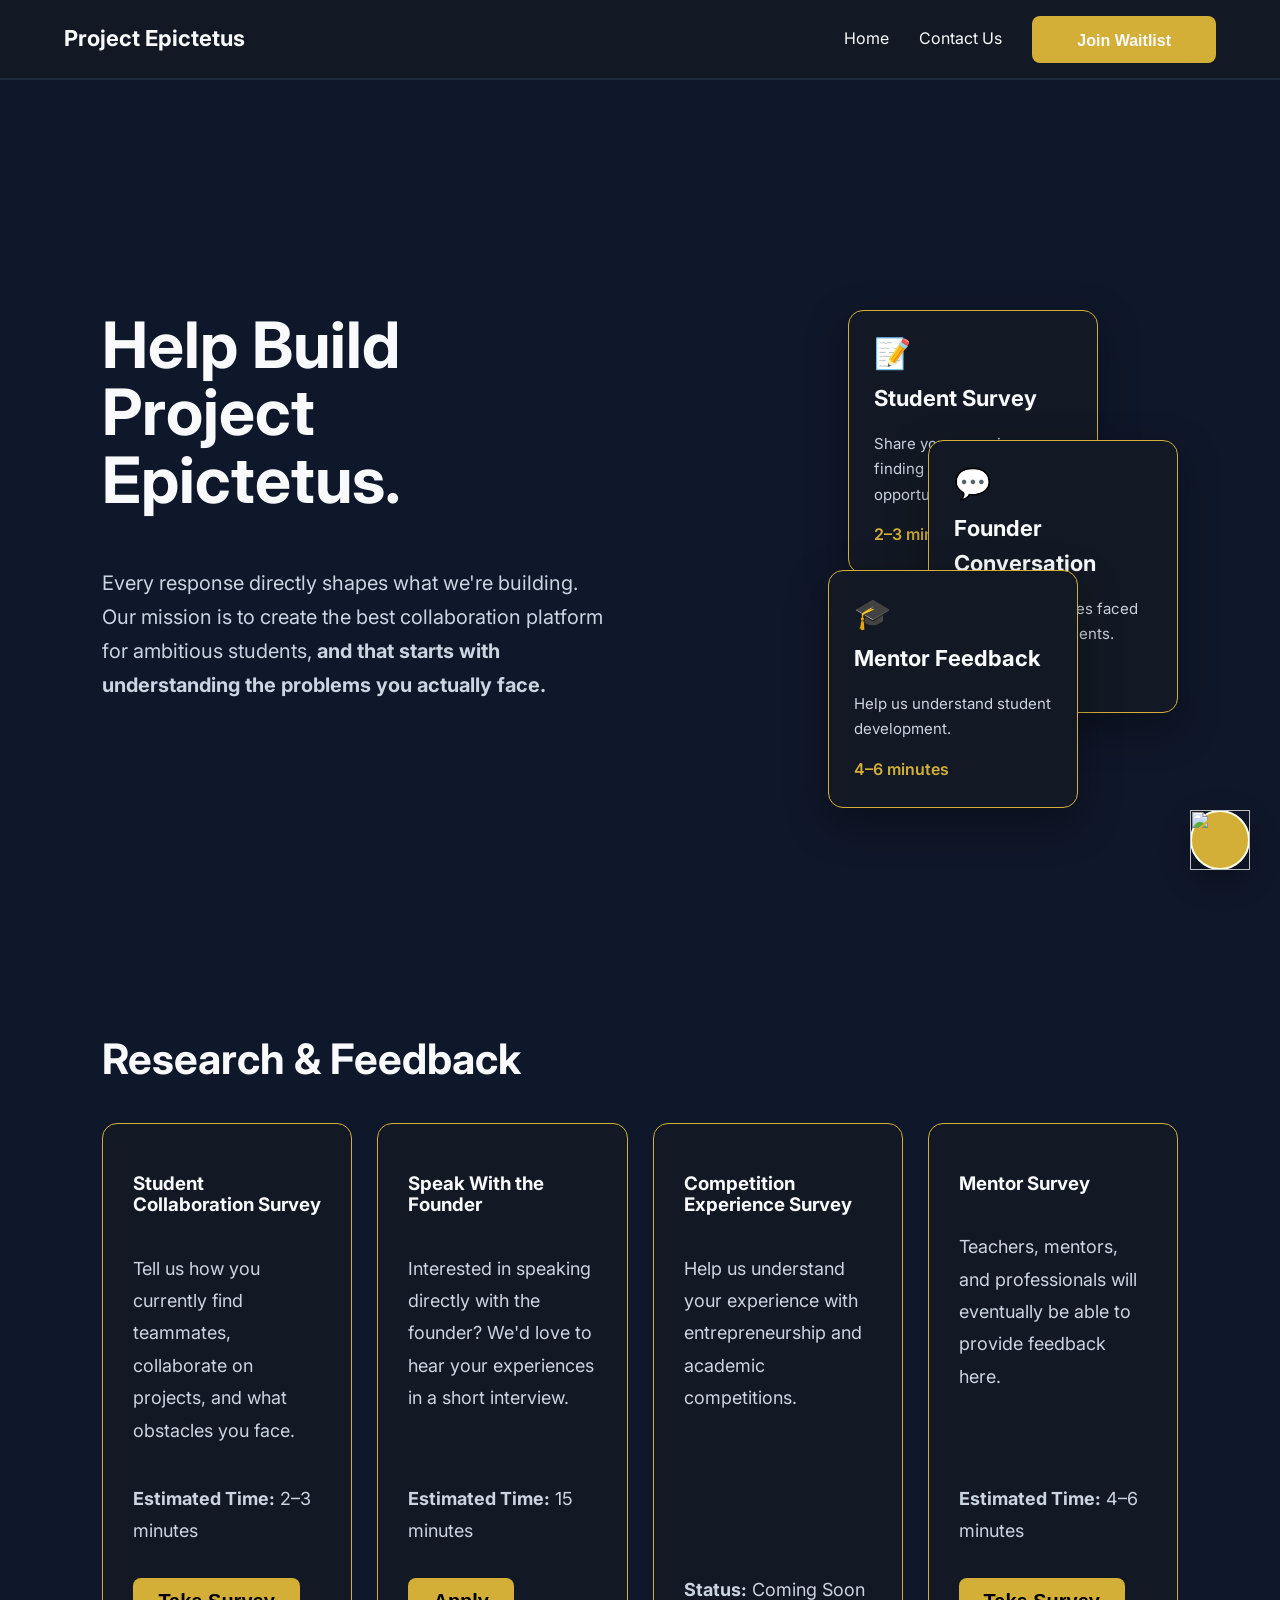
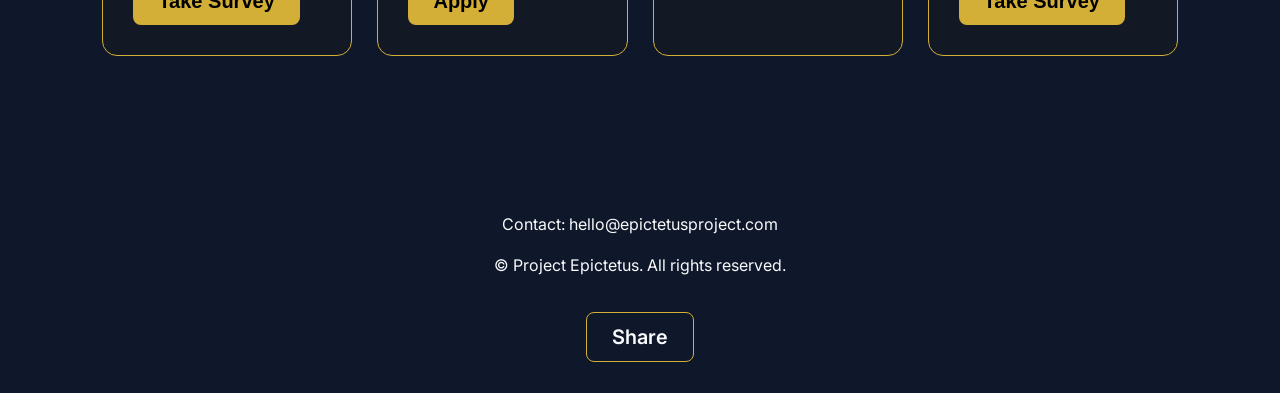
==== research/index.html @ c218d915 "Update research page routing" ====
<!DOCTYPE html>
<html lang="en">

<head>

    <meta charset="UTF-8">
    <meta name="viewport" content="width=device-width, initial-scale=1.0">

    <title>Research | Project Epictetus</title>

    <link rel="icon" type="image/png" href="../imgs/favicon.png">
    <link rel="stylesheet" href="../styles.css">

    <link rel="preconnect" href="https://fonts.googleapis.com">
    <link rel="preconnect" href="https://fonts.gstatic.com" crossorigin>

    <link href="https://fonts.googleapis.com/css2?family=Inter:wght@400;500;600;700;800&display=swap" rel="stylesheet">

</head>

<body>

<header>

    <div class="logo">
        <a href="index.html">Project Epictetus</a>
    </div>

    <nav>

        <a href="index.html">Home</a>

        <a href="mailto:hello@epictetusproject.com">Contact Us</a>
        <button>
            <a href="index.html#join" class="button">
                Join Waitlist
            </a>
        </button>

    </nav>

</header>

<main>

<section class="hero">

    <div class="hero-text">

        <h1>Help Build Project Epictetus.</h1>

        <p>

            Every response directly shapes what we're building.

            Our mission is to create the best collaboration platform for ambitious students, <b>and that starts with understanding the problems you actually face.</b>

        </p>

    </div>

    <div class="hero-cards">

        <div class="floating-card card-one">

            <h3>📝</h3>

            <h4>Student Survey</h4>

            <p>
                Share your experiences finding teammates and opportunities.
            </p>

            <span>2–3 minutes</span>

        </div>


        <div class="floating-card card-two">

            <h3>💬</h3>

            <h4>Founder Conversation</h4>

            <p>
                Discuss challenges faced by ambitious students.
            </p>

            <span>15 minutes</span>

        </div>


        <div class="floating-card card-three">

            <h3>🎓</h3>

            <h4>Mentor Feedback</h4>

            <p>
                Help us understand student development.
            </p>

            <span>4–6 minutes</span>

        </div>

    </div>

</section>



<section>

    <h2 class="research-feedback">Research & Feedback</h2>

    <div class="cards">

        <div>

            <h3>Student Collaboration Survey</h3>

            <p>

                Tell us how you currently find teammates, collaborate on projects, and what obstacles you face.

            </p>
            <div class="card-bottom">
                <p><b>Estimated Time:</b> 2–3 minutes</p>

                <button>

                    <a href="https://forms.gle/FokuuMfcSi85DmbKA" target="_blank">

                        Take Survey

                    </a>

                </button>
            </div>

        </div>



        <div>

            <h3>Speak With the Founder</h3>

            <p>
                Interested in speaking directly with the founder?
                We'd love to hear your experiences in a short interview.
            </p>

            <div class="card-bottom">
                <p><b>Estimated Time:</b> 15 minutes</p>

                <button>

                    <a href="https://forms.gle/cukcSg9HMirVWB7G8" target="_blank">

                        Apply

                    </a>
                </button>
            </div>

        </div>



        <div>

            <h3>Competition Experience Survey</h3>

            <p>

                Help us understand your experience with entrepreneurship and academic competitions.

            </p>
            <div class="card-bottom">
                <p><b>Status:</b> Coming Soon</p>
            </div>
        </div>



        <div>

            <h3>Mentor Survey</h3>

            <p>

                Teachers, mentors, and professionals will eventually be able to provide feedback here.

            </p>
            <div class="card-bottom">
                <p><b>Estimated Time:</b> 4–6 minutes</p>

                <button>

                    <a href="https://forms.gle/gopNtrSyuSC6crPk9" target="_blank">

                        Take Survey

                    </a>

                </button>
            </div>

        </div>

    </div>

</section>

</main>

<footer>

    <p>
        Contact:
        <a href="mailto:hello@epictetusproject.com">
            hello@epictetusproject.com
        </a>
    </p>

    <p>
        © Project Epictetus. All rights reserved.
    </p>
    <br>
    <a href="#" class="button secondary" id="share-button">
        Share
    </a>
</footer>
<button id="share-fab" aria-label="Share">
    <img src="imgs/share-icon.png" alt="">
</button>
</body>

</html>
---- styles.css ----
:root {

    --background: #0F172A;
    --surface: #131924;
    --surface-light: #1E293B;

    --text: #F8FAFC;
    --muted: #CBD5E1;

    --accent: #D4AF37;

}



* {
    box-sizing: border-box;
}



html {
    scroll-behavior: smooth;
}



body {

    margin: 0;
    font-family: "Inter", sans-serif;

    background: var(--background);
    color: var(--text);

    line-height: 1.6;
}

a {
    text-decoration: none;
    color: inherit;
}

header {

    position: fixed;

    top:0;
    left:0;
    right:0;

    height:80px;

    display:flex;
    justify-content:space-between;
    align-items:center;

    padding:0 5%;

    background:rgba(19,25,36,.95);

    border-bottom:2px solid var(--surface-light);

    z-index:10;

}



.logo {

    font-size:22px;
    font-weight:700;

}



nav {

    display:flex;
    align-items:center;
    gap:30px;

}



nav a {

    color:var(--text);
    text-decoration:none;

}

nav .button {

    font-size:16px;
    padding:10px 20px;
}


button,
.button {

    background:var(--accent);

    border:none;

    padding:12px 25px;

    border-radius:8px;

    font-weight:600;

    font-size:20px;

    cursor:pointer;

}

.secondary {

    background:transparent;
    border:1px solid var(--accent);
    color:var(--text);
}

main {

    padding-top:80px;

}



section {

    padding:100px 8%;

}



.hero {

    min-height:calc(100vh - 80px);

    display:flex;

    align-items:center;

    gap:60px;

}

h1, h2, h3 {
    line-height: 1.15;
}

.hero-text {

    flex:0.5;

}



.hero h1 {

    font-size:64px;

    line-height:1.05;

}



.hero p {

    font-size:20px;

    color:var(--muted);

    line-height: 1.7;
}



.hero-image {

    flex:1;

}



.hero-image img {

    width:100%;

    border-radius:20px;

    border:4px solid #FFFFF0;
}



.hero-buttons {

    display:flex;
    gap:20px;

    margin-top:35px;

}








h2 {

    font-size:42px;

    margin-bottom:30px;

}



section p {

    color:var(--muted);

    max-width:800px;

    font-size:18px;

    line-height: 1.8;
}




.cards {

    display:grid;

    grid-template-columns:repeat(auto-fit,minmax(250px,1fr));

    gap:25px;

    margin-top:40px;

}



.cards > div,
.steps div {

    background: var(--surface);

    padding: 30px;

    border-radius: 15px;

    border: 1px solid var(--accent);

}

.cards > div {

    background: var(--surface);

    padding: 30px;

    border-radius: 15px;

    border: 1px solid var(--accent);

    display: flex;
    flex-direction: column;

}

.card-bottom {

    margin-top: auto;

}

.card-bottom button {

    margin-top: 12px;

}

.steps {

    display:grid;

    grid-template-columns:repeat(3,1fr);

    gap:30px;

}



.steps span {

    color:var(--accent);

    font-size:30px;

}



.cta {

    text-align:center;

    background: ivory;

    color: var(--surface);

    border-top: 4px solid var(--accent);

    border-bottom: 4px solid var(--accent);

}

.faq {
    display: flex;
    flex-direction: column;
    gap: 18px;
    margin-top: 40px;
}

.faq-item {
    background: var(--surface);
    border: 1px solid var(--accent);
    border-radius: 15px;
    overflow: hidden;
}

.faq-question {

    width: 100%;

    display: flex;
    justify-content: space-between;
    align-items: center;

    padding: 25px 30px;

    background: transparent;
    color: var(--text);

    border: none;
    cursor: pointer;
}

.faq-question h3 {
    margin: 0;
    font-size: 24px;
    text-align: left;
}

.faq-arrow {
    font-size: 28px;
    color: var(--accent);
    transition: transform .25s ease;
}

.faq-answer {
    max-height: 0;
    overflow: hidden;
    transition: max-height .3s ease;
}

.faq-answer p {
    margin: 0;
    padding: 0 30px 30px;
}

.faq-item.active .faq-answer {
    max-height: 350px;
}

.faq-item.active .faq-arrow {
    transform: rotate(180deg);
}


#join-form {

    display:flex;
    flex-direction:column;

    gap:15px;

    max-width:400px;

    margin:40px auto;

}


#join-form input {

    padding:15px;

    border-radius:8px;

    border: 2px solid var(--surface-light);

    font-size:16px;

}

.final-join {
    padding: 16px 45px;
    margin-top: 10px;
    font-size: 24px;
    border-radius: 12px;
    color: var(--background)
}

.survey-button {

    color:var(--accent);

    font-weight:600;

    padding: 8px 16px;

    border:1px solid var(--accent);

    border-radius:8px;

}

footer {

    padding:40px;

    text-align:center;

}

#share-fab {

    position: fixed;

    right: 30px;
    bottom: 30px;

    width: 60px;
    height: 60px;

    background: var(--accent);

    border: 2px solid #FFFFF0;

    border-radius: 50%;

    display: flex;
    justify-content: center;
    align-items: center;

    cursor: pointer;

    box-shadow: 0 10px 30px rgba(0,0,0,.35);

    transition: .2s;

    z-index: 1000;

}

#share-fab img {

    width: 60px;
    height: 60px;

    object-fit: contain;

}

.hero-cards {

    flex: 0.5;

    position: relative;

    height: 400px;

}


.floating-card {

    position: absolute;

    width: 250px;

    background: var(--surface);

    border: 1px solid var(--accent);

    border-radius: 15px;

    padding: 25px;

    box-shadow: 0 15px 40px rgba(0,0,0,.35);

}


.floating-card h3 {

    font-size: 30px;

    margin: 0 0 10px;

}


.floating-card h4 {

    font-size: 22px;

    margin: 0 0 10px;

}


.floating-card p {

    font-size: 15px;

    color: var(--muted);

}


.floating-card span {

    color: var(--accent);

    font-weight: 600;

}


.card-one {

    top: 20px;

    right: 80px;

}


.card-two {

    top: 150px;

    right: 0;

}


.card-three {

    top: 280px;

    right: 100px;

}

@media(max-width:1200px){

    .hero {
        gap:30px;
    }

    .hero-buttons {
        display:flex;
        gap:20px;
        margin-top:35px;
    }

    .hero-buttons .button {
        width:fit-content;
    }

}
@media(max-width:1100px){

    .hero {

        min-height: auto;

        padding-top: 60px;

        padding-bottom: 40px;

        flex-direction:column;
        text-align:center;
    }

    .hero-buttons {
        justify-content:center;
        flex-direction:row;
        width:100%;
    }

    .hero-buttons .button {
        width:auto;
    }

    .hero-cards {

        display:none;

    }

}

@media(max-width:900px){


    nav a:not(.button):not(.survey-button) {

        display:none;

    }


    .hero h1 {

        font-size:42px;

    }


    .steps {

        grid-template-columns:1fr;

    }

}

@media(max-width:600px){
    .research-feedback {
        font-size: 38px;
    }
}
@media(max-width:450px){

    .logo {
        font-size: 20px;
    }

    .research-feedback {
        font-size: 32px;
        text-align: center;
    }
}
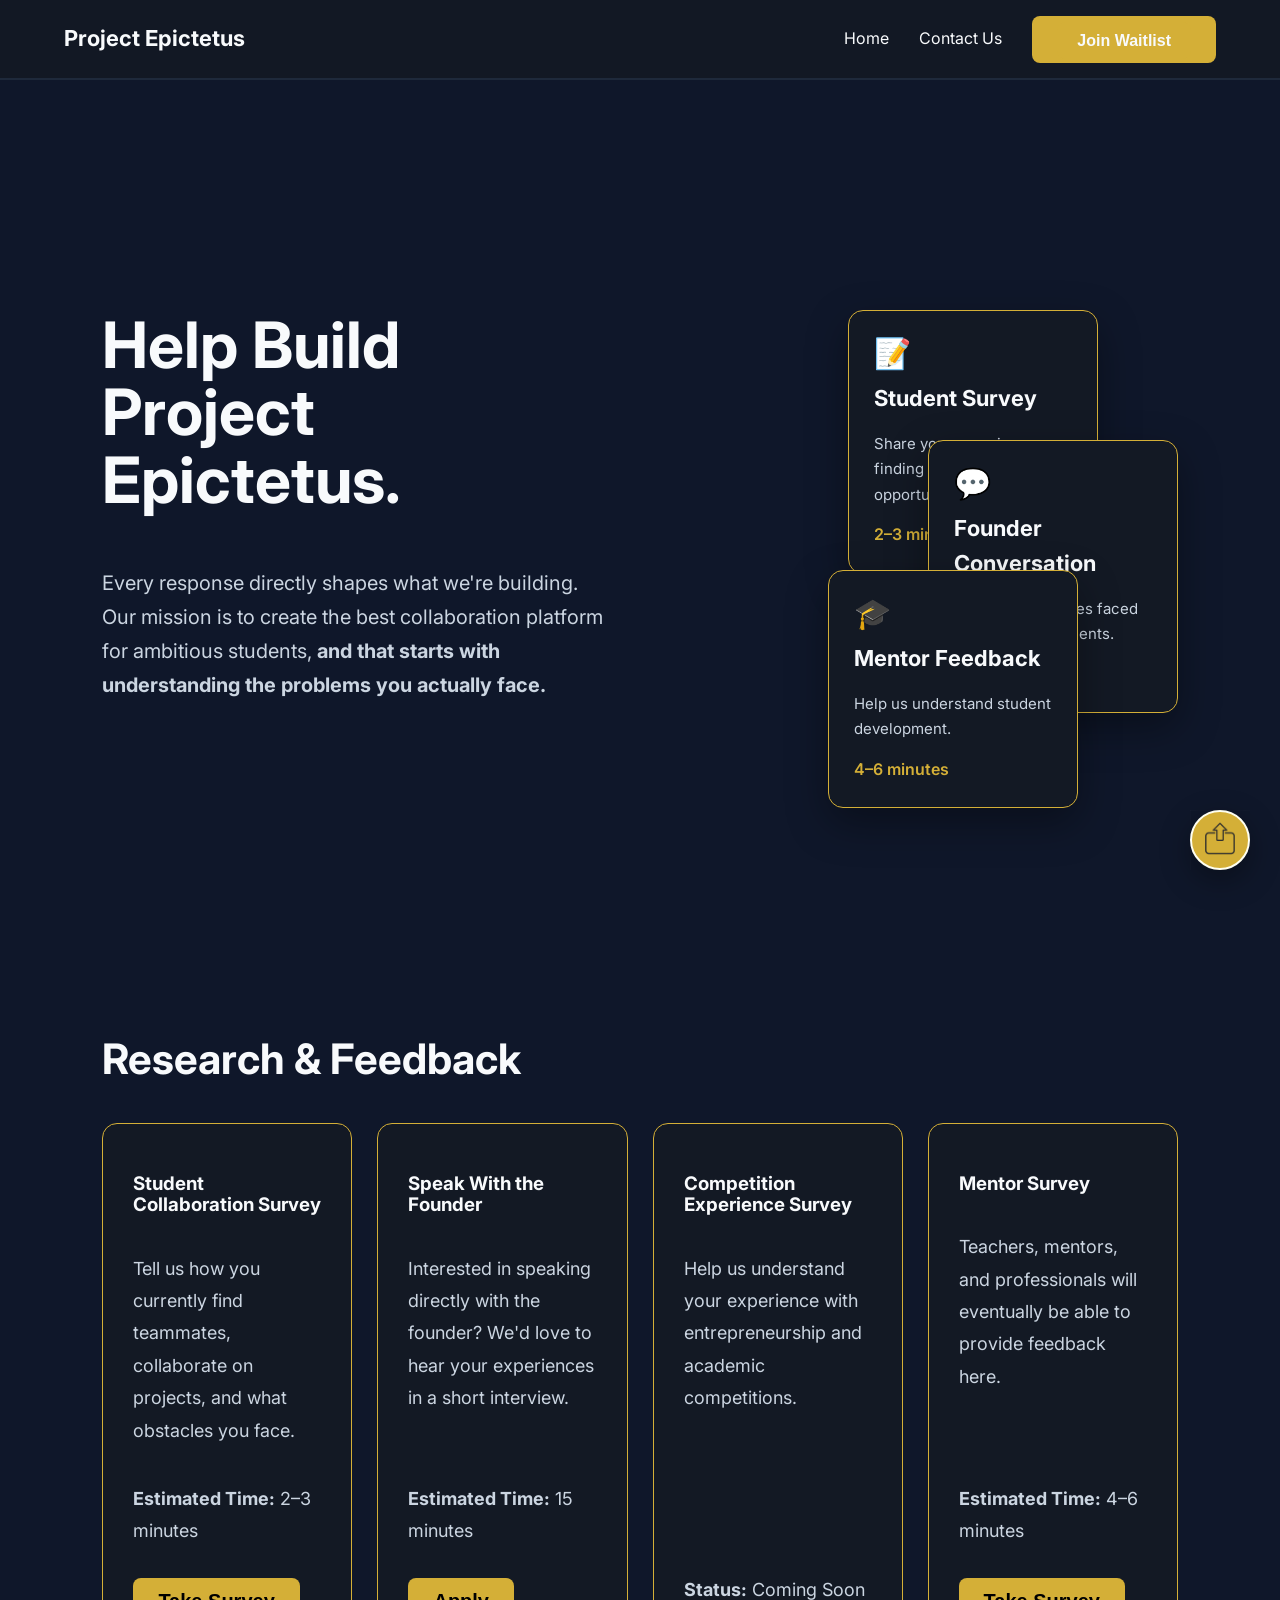
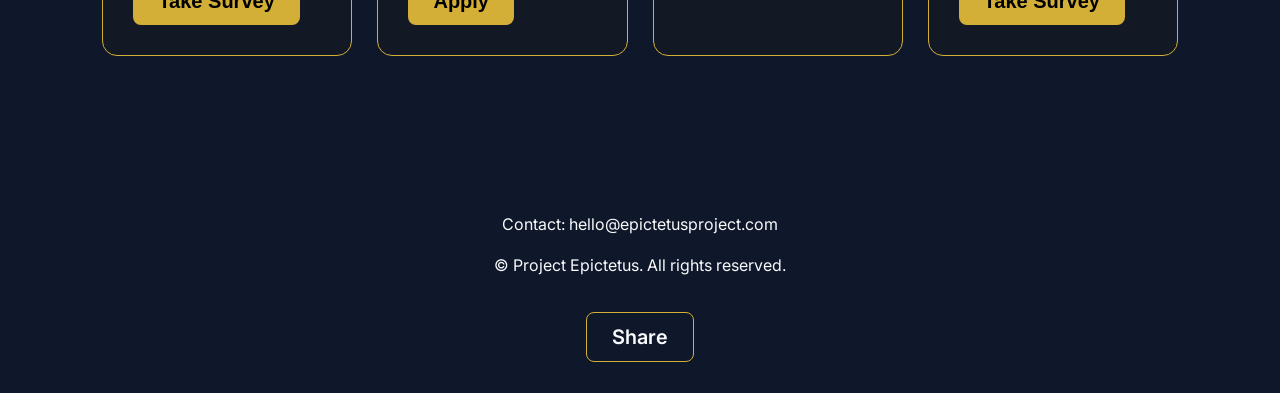
==== commit 67f0eca9: "Fix clean page routing and asset paths" ====
--- a/research/index.html
+++ b/research/index.html
@@ -23,16 +23,16 @@
 <header>
 
     <div class="logo">
-        <a href="index.html">Project Epictetus</a>
+        <a href="../">Project Epictetus</a>
     </div>
 
     <nav>
 
-        <a href="index.html">Home</a>
+        <a href="../">Home</a>
 
         <a href="mailto:hello@epictetusproject.com">Contact Us</a>
         <button>
-            <a href="index.html#join" class="button">
+            <a href="../index.html#join" class="button">
                 Join Waitlist
             </a>
         </button>
@@ -235,7 +235,7 @@
     </a>
 </footer>
 <button id="share-fab" aria-label="Share">
-    <img src="imgs/share-icon.png" alt="">
+    <img src="../imgs/share-icon.png" alt="">
 </button>
 </body>
 
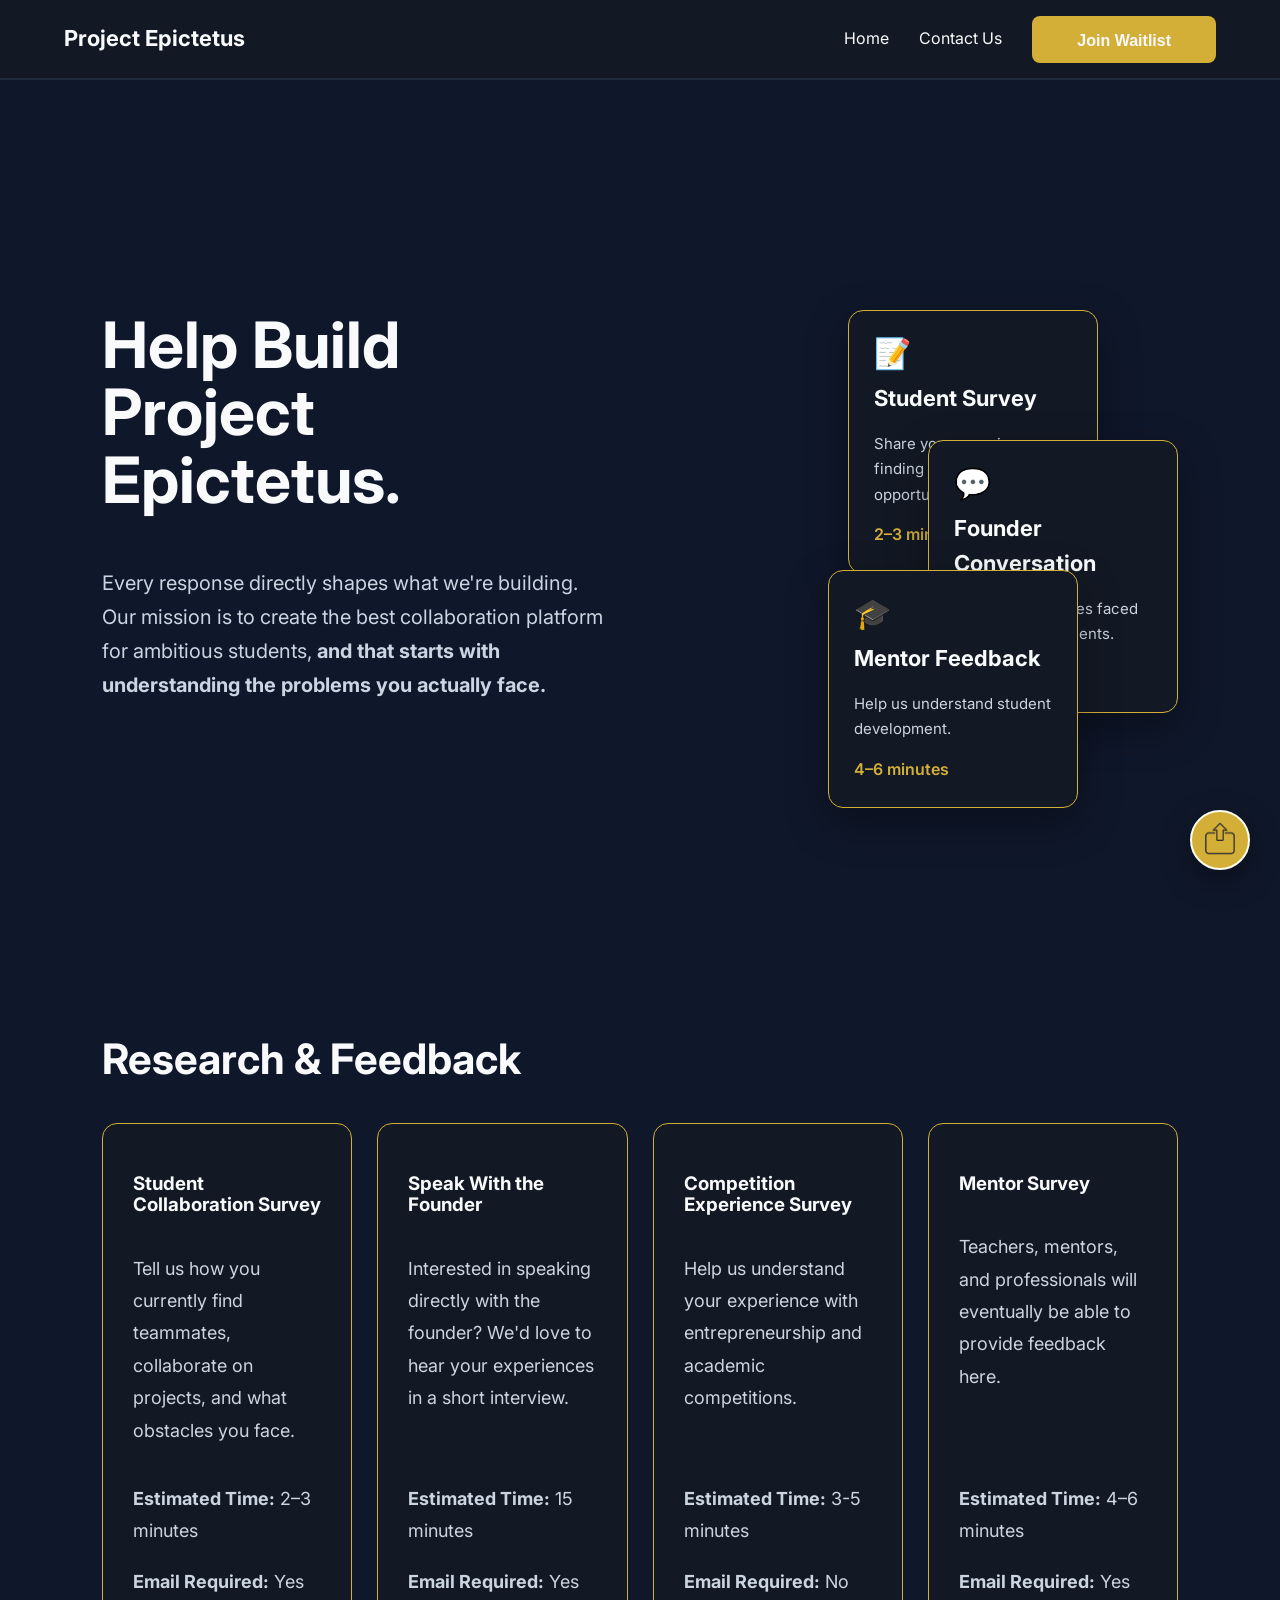
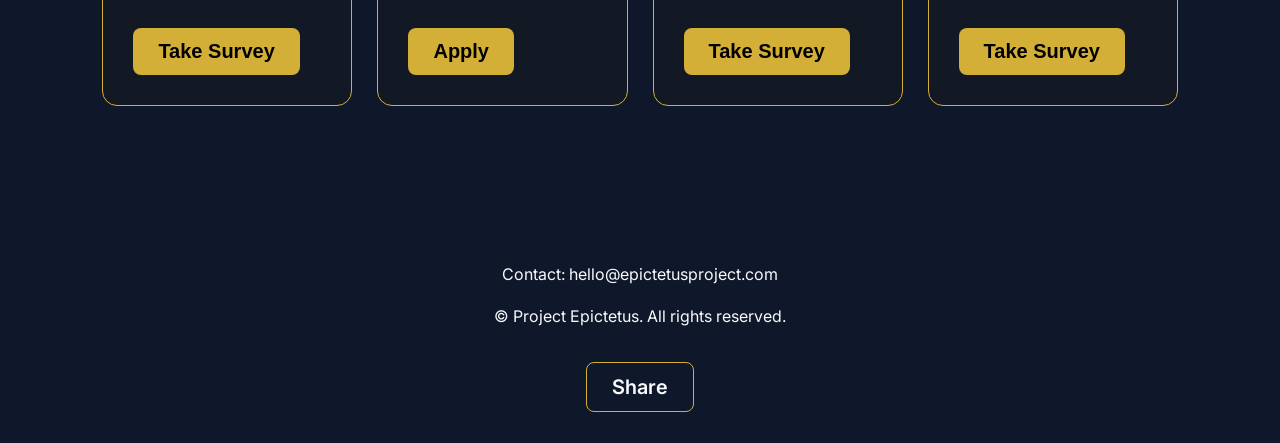
==== commit 52848df6: "bet ter tailored to real problem" ====
--- a/research/index.html
+++ b/research/index.html
@@ -128,7 +128,7 @@
             </p>
             <div class="card-bottom">
                 <p><b>Estimated Time:</b> 2–3 minutes</p>
-
+                <p><b>Email Required:</b> Yes</p>
                 <button>
 
                     <a href="https://forms.gle/FokuuMfcSi85DmbKA" target="_blank">
@@ -155,7 +155,7 @@
 
             <div class="card-bottom">
                 <p><b>Estimated Time:</b> 15 minutes</p>
-
+                <p><b>Email Required:</b> Yes</p>
                 <button>
 
                     <a href="https://forms.gle/cukcSg9HMirVWB7G8" target="_blank">
@@ -180,7 +180,17 @@
 
             </p>
             <div class="card-bottom">
-                <p><b>Status:</b> Coming Soon</p>
+                <p><b>Estimated Time:</b> 3-5 minutes</p>
+                <p><b>Email Required:</b> No</p>
+
+                <button>
+
+                    <a href="https://forms.gle/vqHX6WdZsG6bhtHu7" target="_blank">
+
+                        Take Survey
+
+                    </a>
+                </button>
             </div>
         </div>
 
@@ -197,7 +207,7 @@
             </p>
             <div class="card-bottom">
                 <p><b>Estimated Time:</b> 4–6 minutes</p>
-
+                <p><b>Email Required:</b> Yes</p>
                 <button>
 
                     <a href="https://forms.gle/gopNtrSyuSC6crPk9" target="_blank">
--- a/styles.css
+++ b/styles.css
@@ -190,6 +190,9 @@
 .hero-image {
 
     flex:1;
+    display: flex;
+    flex-direction: column;
+    align-items: flex-end;
 
 }
 
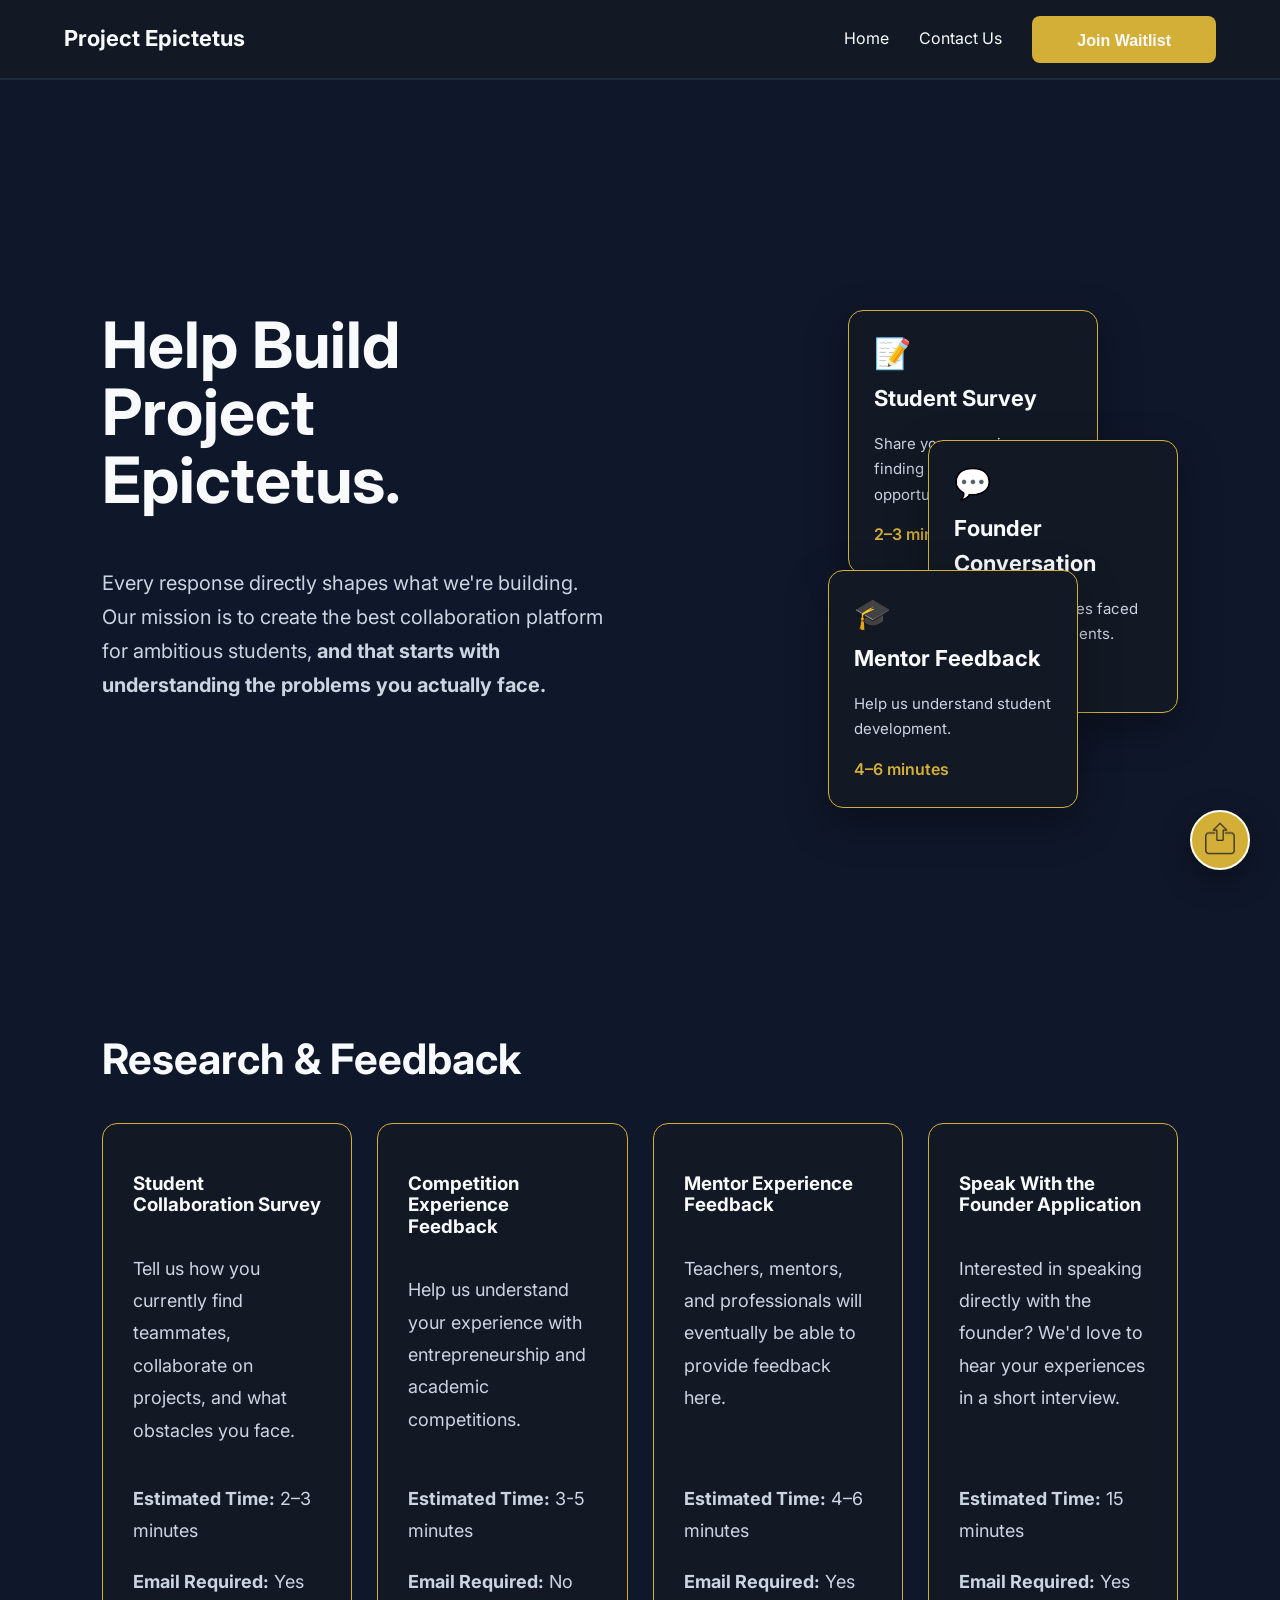
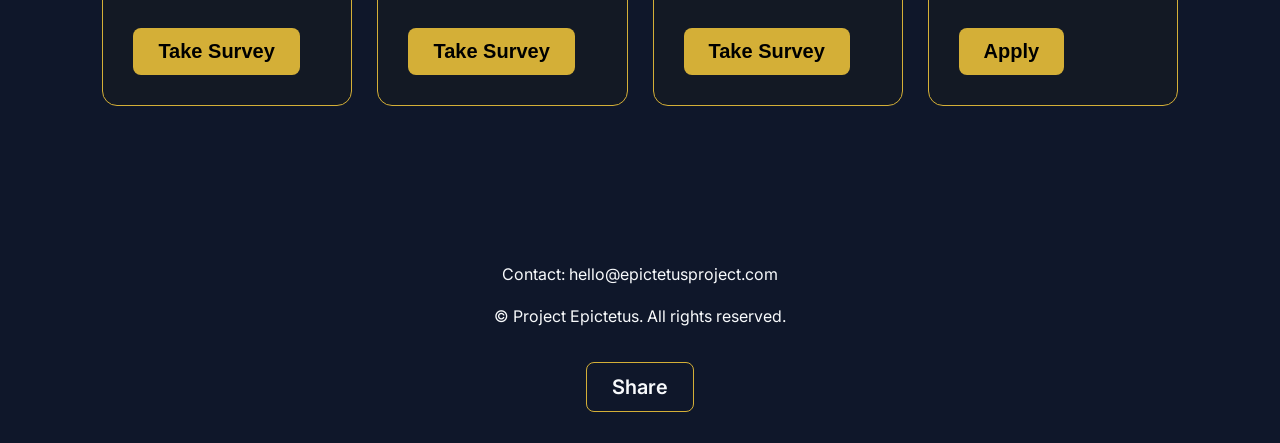
==== commit ece71b91: "reorder on research" ====
--- a/research/index.html
+++ b/research/index.html
@@ -146,7 +146,60 @@
 
         <div>
 
-            <h3>Speak With the Founder</h3>
+            <h3>Competition Experience Feedback</h3>
+
+            <p>
+
+                Help us understand your experience with entrepreneurship and academic competitions.
+
+            </p>
+            <div class="card-bottom">
+                <p><b>Estimated Time:</b> 3-5 minutes</p>
+                <p><b>Email Required:</b> No</p>
+
+                <button>
+
+                    <a href="https://forms.gle/vqHX6WdZsG6bhtHu7" target="_blank">
+
+                        Take Survey
+
+                    </a>
+                </button>
+            </div>
+        </div>
+
+
+
+        <div>
+
+            <h3>Mentor Experience Feedback</h3>
+
+            <p>
+
+                Teachers, mentors, and professionals will eventually be able to provide feedback here.
+
+            </p>
+            <div class="card-bottom">
+                <p><b>Estimated Time:</b> 4–6 minutes</p>
+                <p><b>Email Required:</b> Yes</p>
+                <button>
+
+                    <a href="https://forms.gle/gopNtrSyuSC6crPk9" target="_blank">
+
+                        Take Survey
+
+                    </a>
+
+                </button>
+            </div>
+
+        </div>
+
+
+
+        <div>
+
+            <h3>Speak With the Founder Application</h3>
 
             <p>
                 Interested in speaking directly with the founder?
@@ -163,59 +216,6 @@
                         Apply
 
                     </a>
-                </button>
-            </div>
-
-        </div>
-
-
-
-        <div>
-
-            <h3>Competition Experience Survey</h3>
-
-            <p>
-
-                Help us understand your experience with entrepreneurship and academic competitions.
-
-            </p>
-            <div class="card-bottom">
-                <p><b>Estimated Time:</b> 3-5 minutes</p>
-                <p><b>Email Required:</b> No</p>
-
-                <button>
-
-                    <a href="https://forms.gle/vqHX6WdZsG6bhtHu7" target="_blank">
-
-                        Take Survey
-
-                    </a>
-                </button>
-            </div>
-        </div>
-
-
-
-        <div>
-
-            <h3>Mentor Survey</h3>
-
-            <p>
-
-                Teachers, mentors, and professionals will eventually be able to provide feedback here.
-
-            </p>
-            <div class="card-bottom">
-                <p><b>Estimated Time:</b> 4–6 minutes</p>
-                <p><b>Email Required:</b> Yes</p>
-                <button>
-
-                    <a href="https://forms.gle/gopNtrSyuSC6crPk9" target="_blank">
-
-                        Take Survey
-
-                    </a>
-
                 </button>
             </div>
 
